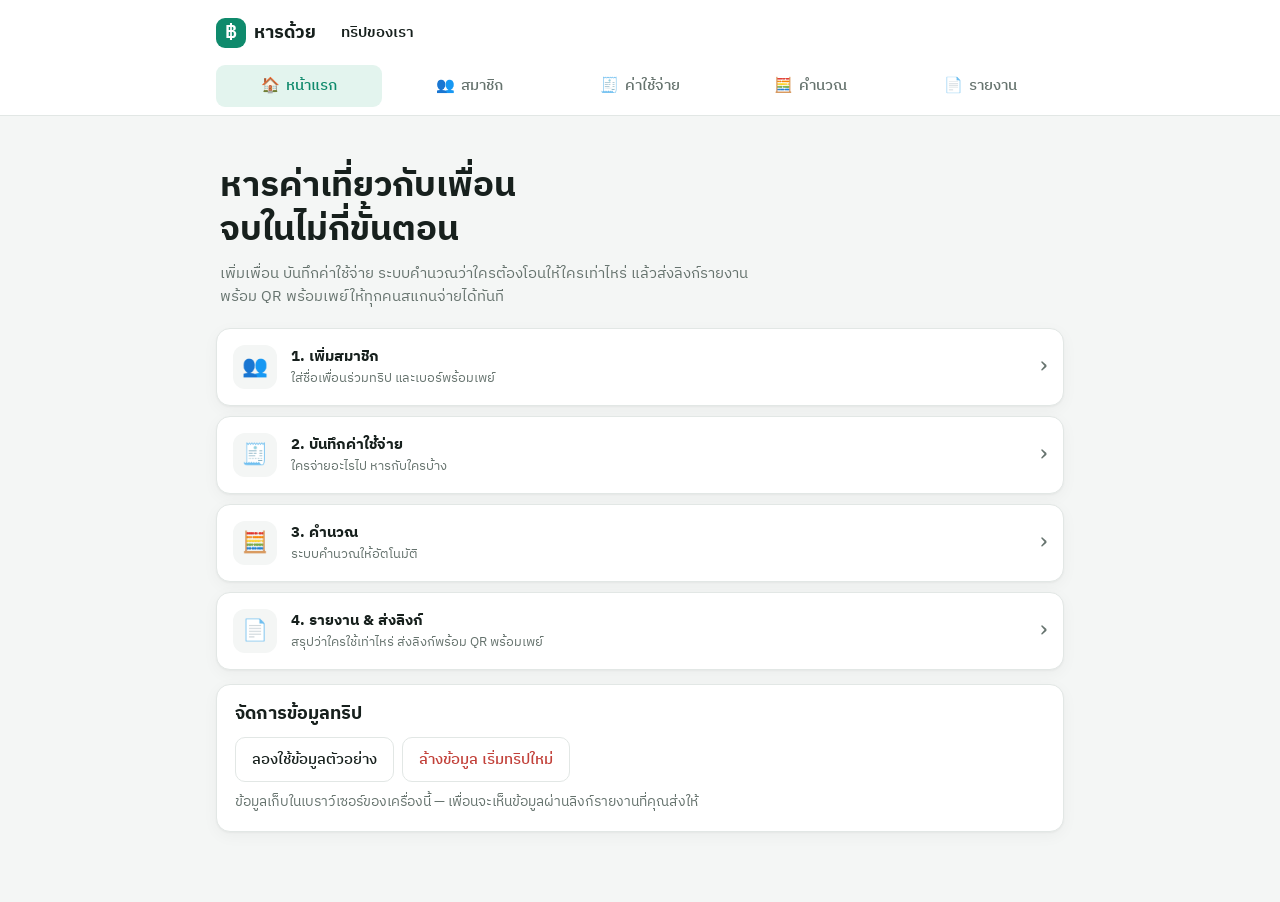
==== index.html @ 777e628c "Add หารด้วย trip expense splitter Multi-page static site: members, expenses, settlement calculation," ====
<!doctype html>
<html lang="th">
<head>
  <meta charset="utf-8">
  <meta name="viewport" content="width=device-width, initial-scale=1, viewport-fit=cover">
  <title>หารด้วย — ผู้ช่วยหารค่าเที่ยว</title>
  <meta name="description" content="หารด้วย — ผู้ช่วยหารค่าเที่ยวกับเพื่อน คำนวณว่าใครต้องโอนให้ใคร พร้อม QR พร้อมเพย์">
  <meta name="theme-color" content="#0f8a6c">
  <link rel="icon" href="favicon.svg" type="image/svg+xml">
  <link rel="preconnect" href="https://fonts.googleapis.com">
  <link rel="preconnect" href="https://fonts.gstatic.com" crossorigin>
  <link href="https://fonts.googleapis.com/css2?family=IBM+Plex+Sans+Thai:wght@400;500;600;700&display=swap" rel="stylesheet">
  <link rel="stylesheet" href="css/style.css">
</head>
<body>
  <main class="wrap page">
    <section class="hero">
      <h1>หารค่าเที่ยวกับเพื่อน<br>จบในไม่กี่ขั้นตอน</h1>
      <p>เพิ่มเพื่อน บันทึกค่าใช้จ่าย ระบบคำนวณว่าใครต้องโอนให้ใครเท่าไหร่ แล้วส่งลิงก์รายงานพร้อม QR พร้อมเพย์ให้ทุกคนสแกนจ่ายได้ทันที</p>
    </section>
    <div id="homeStats"></div>
    <div class="steps" id="steps"></div>
    <div class="card">
      <h2>จัดการข้อมูลทริป</h2>
      <div class="row">
        <button class="btn" id="demoBtn">ลองใช้ข้อมูลตัวอย่าง</button>
        <button class="btn ghost danger" id="resetBtn">ล้างข้อมูล เริ่มทริปใหม่</button>
      </div>
      <div class="confirm" id="resetConfirm" hidden>
        <span id="resetMsg">ลบสมาชิกและค่าใช้จ่ายทั้งหมดจริงไหม?</span>
        <span class="row tight"><button class="btn sm danger-fill" id="resetYes">ยืนยัน</button><button class="btn sm ghost" id="resetNo">ยกเลิก</button></span>
      </div>
      <p class="hint">ข้อมูลเก็บในเบราว์เซอร์ของเครื่องนี้ — เพื่อนจะเห็นข้อมูลผ่านลิงก์รายงานที่คุณส่งให้</p>
    </div>
  </main>
  <script src="js/common.js"></script>
  <script src="js/home.js"></script>
</body>
</html>
---- css/style.css ----
:root {
  --bg: #f4f6f5;
  --card: #ffffff;
  --ink: #17201d;
  --muted: #66736e;
  --line: #e2e7e5;
  --accent: #0f8a6c;
  --accent-ink: #ffffff;
  --accent-soft: #e3f4ee;
  --pos: #0f8a6c;
  --neg: #c2413a;
  --neg-soft: #fbeceb;
  --pp: #113566;
  --radius: 14px;
  --shadow: 0 1px 2px rgba(0,0,0,.04), 0 4px 16px rgba(0,0,0,.04);
  color-scheme: light;
}
@media (prefers-color-scheme: dark) {
  :root {
    --bg: #101513; --card: #19201d; --ink: #e8eeeb; --muted: #95a39d;
    --line: #2a3430; --accent: #3cc49e; --accent-ink: #062019; --accent-soft: #173229;
    --pos: #3cc49e; --neg: #f07a72; --neg-soft: #3a1e1c;
    color-scheme: dark;
  }
}

* { box-sizing: border-box; }
body {
  margin: 0; background: var(--bg); color: var(--ink);
  font: 15px/1.55 "IBM Plex Sans Thai", "Noto Sans Thai", "Leelawadee UI", Tahoma, sans-serif;
}
.wrap { max-width: 880px; margin: 0 auto; padding-inline: 16px; }
h1, h2, h3 { line-height: 1.25; margin: 0 0 12px; }
h2 { font-size: 1.1rem; }
h3 { font-size: 1rem; margin-top: 28px; }
input, select, button { font: inherit; color: inherit; }
input, select {
  width: 100%; padding: 10px 12px; border: 1px solid var(--line); border-radius: 10px;
  background: var(--bg); min-width: 0;
}
input:focus, select:focus { outline: 2px solid var(--accent); outline-offset: -1px; }
label { display: flex; flex-direction: column; gap: 4px; font-size: .85rem; color: var(--muted); }
label input, label select { color: var(--ink); font-size: 15px; }

/* header */
.top { background: var(--card); border-bottom: 1px solid var(--line); position: sticky; top: env(safe-area-inset-top, 0px); z-index: 5; }
.top-in { display: flex; align-items: center; gap: 12px; padding-block: 10px; }
.brand { font-weight: 700; font-size: 1.1rem; display: flex; align-items: center; gap: 8px; white-space: nowrap; }
.logo { display: grid; place-items: center; width: 30px; height: 30px; border-radius: 9px; background: var(--accent); color: var(--accent-ink); }
.trip-name { flex: 1; font-weight: 600; background: transparent; border-color: transparent; }
.trip-name:hover { border-color: var(--line); }

/* buttons */
.btn {
  border: 1px solid var(--line); background: var(--card); padding: 10px 16px; border-radius: 10px;
  cursor: pointer; font-weight: 500; white-space: nowrap; text-decoration: none; display: inline-flex; align-items: center; justify-content: center; gap: 6px;
}
.btn:hover { border-color: var(--muted); }
.btn.primary { background: var(--accent); border-color: var(--accent); color: var(--accent-ink); }
.btn.ghost { background: transparent; }
.btn.line { background: #06c755; border-color: #06c755; color: #fff; }
.btn.sm { padding: 6px 12px; font-size: .85rem; }
.link { background: none; border: 0; color: var(--accent); cursor: pointer; padding: 0; font-size: .85rem; }
.icon { background: none; border: 0; cursor: pointer; padding: 6px; border-radius: 8px; font-size: 1rem; opacity: .7; }
.icon:hover { opacity: 1; background: var(--bg); }

/* nav menu */
.nav { display: flex; gap: 4px; padding-bottom: 8px; overflow-x: auto; scrollbar-width: none; }
.nav::-webkit-scrollbar { display: none; }
.nav a { flex: 1; display: flex; align-items: center; justify-content: center; gap: 6px; padding: 9px 10px; border-radius: 9px;
  white-space: nowrap; color: var(--muted); font-weight: 500; text-decoration: none; }
.nav a:hover { background: var(--bg); color: var(--ink); }
.nav a.active { background: var(--accent-soft); color: var(--accent); }
.badge { font-style: normal; font-size: .72rem; background: var(--line); color: var(--ink); border-radius: 99px; padding: 0 7px; }
.badge:empty { display: none; }

/* page */
[hidden] { display: none !important; }
.page { padding-block: 20px 56px; }
.page-title { font-size: 1.35rem; margin: 4px 0 16px; }
a { color: var(--accent); }
.brand { color: var(--ink); text-decoration: none; }

/* home */
.hero { padding: 28px 4px 20px; }
.hero h1 { font-size: clamp(1.6rem, 5vw, 2.2rem); margin-bottom: 10px; }
.hero p { color: var(--muted); max-width: 560px; margin: 0; }
.steps { display: flex; flex-direction: column; gap: 10px; margin-bottom: 14px; }
.step { display: flex; align-items: center; gap: 14px; padding: 16px; background: var(--card); border: 1px solid var(--line);
  border-radius: var(--radius); text-decoration: none; color: var(--ink); box-shadow: var(--shadow); transition: border-color .15s, transform .15s; }
.step:hover { border-color: var(--accent); transform: translateY(-1px); }
.step b { display: block; }
.step .sub { display: block; }
.step-icon { width: 44px; height: 44px; border-radius: 12px; display: grid; place-items: center; background: var(--bg); font-size: 1.3rem; flex: none; }
.step.is-done .step-icon { background: var(--accent); color: var(--accent-ink); font-weight: 700; }
.chev { color: var(--muted); font-size: 1.5rem; }

/* step navigation at page bottom */
.step-nav { display: flex; justify-content: space-between; gap: 8px; margin-top: 24px; flex-wrap: wrap; }

/* inline confirm */
.confirm { display: flex; justify-content: space-between; align-items: center; gap: 10px; flex-wrap: wrap;
  background: var(--neg-soft); color: var(--neg); padding: 10px 14px; border-radius: 10px; margin-top: 12px; font-weight: 500; }
.btn.danger { color: var(--neg); }
.btn.danger-fill { background: var(--neg); border-color: var(--neg); color: #fff; }
.warn { color: #b7791f; }

/* cards & lists */
.card { background: var(--card); border: 1px solid var(--line); border-radius: var(--radius); padding: 18px; box-shadow: var(--shadow); margin-bottom: 14px; }
.row { display: flex; gap: 8px; flex-wrap: wrap; }
.row > input { flex: 1 1 200px; }
.row + .row { margin-top: 8px; }
.row.tight { gap: 6px; }
.grid { display: grid; grid-template-columns: repeat(2, 1fr); gap: 12px; }
.span2 { grid-column: span 2; }
.hint { color: var(--muted); font-size: .85rem; margin: 10px 0 0; }
.sub { color: var(--muted); font-size: .82rem; }
.actions { display: flex; justify-content: flex-end; gap: 8px; margin-top: 16px; }

.list { display: flex; flex-direction: column; gap: 8px; }
.item { display: flex; align-items: center; gap: 12px; background: var(--card); border: 1px solid var(--line); border-radius: 12px; padding: 12px 14px; }
.item.editing { outline: 2px solid var(--accent); }
.grow { flex: 1; min-width: 0; }
.grow b { display: block; overflow: hidden; text-overflow: ellipsis; white-space: nowrap; }
.amt { text-align: right; font-weight: 600; font-variant-numeric: tabular-nums; white-space: nowrap; }
.avatar { width: 38px; height: 38px; border-radius: 50%; display: grid; place-items: center; font-weight: 700; flex: none;
  background: hsl(var(--h) 60% 88%); color: hsl(var(--h) 55% 28%); }
.cat { width: 38px; height: 38px; border-radius: 10px; display: grid; place-items: center; background: var(--bg); flex: none; font-size: 1.15rem; }
.list-head { display: flex; justify-content: space-between; align-items: baseline; margin: 6px 2px 4px; color: var(--muted); font-size: .9rem; }
.empty { text-align: center; color: var(--muted); padding: 36px 16px; border: 1px dashed var(--line); border-radius: var(--radius); }
.empty .btn { margin-top: 12px; }

/* among chips */
.among-head { display: flex; justify-content: space-between; align-items: baseline; margin: 16px 0 8px; font-size: .85rem; color: var(--muted); flex-wrap: wrap; gap: 6px; }
.chips { display: flex; flex-wrap: wrap; gap: 6px; }
.chip { position: relative; }
.chip input { position: absolute; inset: 0; width: 100%; height: 100%; margin: 0; opacity: 0; pointer-events: none; }
.chip span { display: inline-block; padding: 6px 14px; border-radius: 99px; border: 1px solid var(--line); cursor: pointer; user-select: none; }
.chip input:checked + span { background: var(--accent); border-color: var(--accent); color: var(--accent-ink); }
.chip input:focus-visible + span { outline: 2px solid var(--accent); outline-offset: 2px; }

/* stats */
.stats { display: grid; grid-template-columns: repeat(3, 1fr); gap: 10px; margin-bottom: 14px; }
.stat { background: var(--card); border: 1px solid var(--line); border-radius: 12px; padding: 14px; }
.stat .v { font-size: 1.35rem; font-weight: 700; font-variant-numeric: tabular-nums; }
.stat .k { color: var(--muted); font-size: .82rem; }

/* balances */
.people { display: grid; grid-template-columns: repeat(auto-fill, minmax(240px, 1fr)); gap: 10px; }
.person { background: var(--card); border: 1px solid var(--line); border-radius: 12px; padding: 14px; }
.person .head { display: flex; gap: 10px; align-items: center; margin-bottom: 10px; }
.kv { display: flex; justify-content: space-between; font-size: .9rem; font-variant-numeric: tabular-nums; padding: 2px 0; }
.kv.net { border-top: 1px solid var(--line); margin-top: 6px; padding-top: 8px; font-weight: 600; }
.pos { color: var(--pos); }
.neg { color: var(--neg); }
details { margin-top: 8px; font-size: .85rem; }
summary { cursor: pointer; color: var(--accent); }
details ul { margin: 6px 0 0; padding-left: 18px; color: var(--muted); }
details li { display: flex; justify-content: space-between; gap: 8px; }

/* transfers + promptpay */
.transfers { display: grid; grid-template-columns: repeat(auto-fill, minmax(230px, 1fr)); gap: 12px; }
.tcard { background: var(--card); border: 1px solid var(--line); border-radius: 14px; padding: 14px; text-align: center; break-inside: avoid; }
.tline { font-size: .95rem; }
.arrow { color: var(--muted); margin: 0 4px; }
.tamt { font-size: 1.5rem; font-weight: 700; color: var(--neg); margin: 2px 0 10px; font-variant-numeric: tabular-nums; }
.pp { border-radius: 12px; overflow: hidden; border: 1px solid #d5dcea; background: #fff; color: #222; }
.pp-head { background: var(--pp); color: #fff; font-weight: 700; font-size: .85rem; padding: 6px; letter-spacing: .5px; }
.pp svg { width: 180px; height: 180px; display: block; margin: 8px auto 2px; }
.pp .sub { color: #555; padding: 0 8px 10px; }
.noqr { font-size: .85rem; color: var(--muted); background: var(--bg); border-radius: 10px; padding: 14px 10px; }
.qr-fail { font-size: .8rem; color: var(--neg); padding: 20px 10px; }
.done { text-align: center; color: var(--pos); font-weight: 600; }
.tcard.is-done { opacity: .7; }
.tcard.is-done .tamt { color: var(--muted); text-decoration: line-through; }
.paid-badge { background: var(--accent-soft); color: var(--accent); font-weight: 700; border-radius: 10px; padding: 18px 10px; }
.toggle-paid { margin-top: 10px; width: 100%; }
.toast-undo { margin-left: 12px; background: none; border: 0; color: inherit; text-decoration: underline; font-weight: 700; cursor: pointer; padding: 0; }

/* report */
.report { background: var(--card); border: 1px solid var(--line); border-radius: var(--radius); padding: 24px; box-shadow: var(--shadow); }
.report header { border-bottom: 2px solid var(--ink); padding-bottom: 14px; margin-bottom: 18px; }
.eyebrow { color: var(--accent); font-weight: 600; font-size: .8rem; letter-spacing: .5px; }
.report h1 { font-size: 1.6rem; margin: 4px 0; }
.table-wrap { overflow-x: auto; }
table { width: 100%; border-collapse: collapse; font-size: .9rem; }
th, td { padding: 9px 8px; border-bottom: 1px solid var(--line); text-align: left; vertical-align: top; }
th { color: var(--muted); font-weight: 500; font-size: .8rem; }
td.n, th.n { text-align: right; font-variant-numeric: tabular-nums; white-space: nowrap; }
tfoot td { font-weight: 700; border-bottom: 0; }

.banner { display: flex; justify-content: space-between; align-items: center; gap: 10px; flex-wrap: wrap;
  background: var(--accent-soft); color: var(--accent); padding: 12px 16px; border-radius: 12px; margin: 16px 0; font-weight: 500; }

.toast { position: fixed; left: 50%; bottom: calc(24px + env(safe-area-inset-bottom, 0px)); transform: translateX(-50%);
  background: var(--ink); color: var(--bg); padding: 10px 18px; border-radius: 10px; font-size: .9rem; z-index: 20; max-width: calc(100% - 32px); }

@media (max-width: 560px) {
  .grid { grid-template-columns: 1fr; }
  .span2 { grid-column: auto; }
  .stats { grid-template-columns: 1fr 1fr; }
  .stats .stat:first-child { grid-column: span 2; }
  .brand-t { display: none; }
  .nav a { flex: none; padding: 8px 10px; font-size: .88rem; }
  .report { padding: 16px; }
  .item { gap: 8px; padding: 10px; }
}

@media print {
  .top, .nav, .no-print, .toast, .toggle-paid { display: none !important; }
  body { background: #fff; }
  .report { border: 0; box-shadow: none; padding: 0; }
}
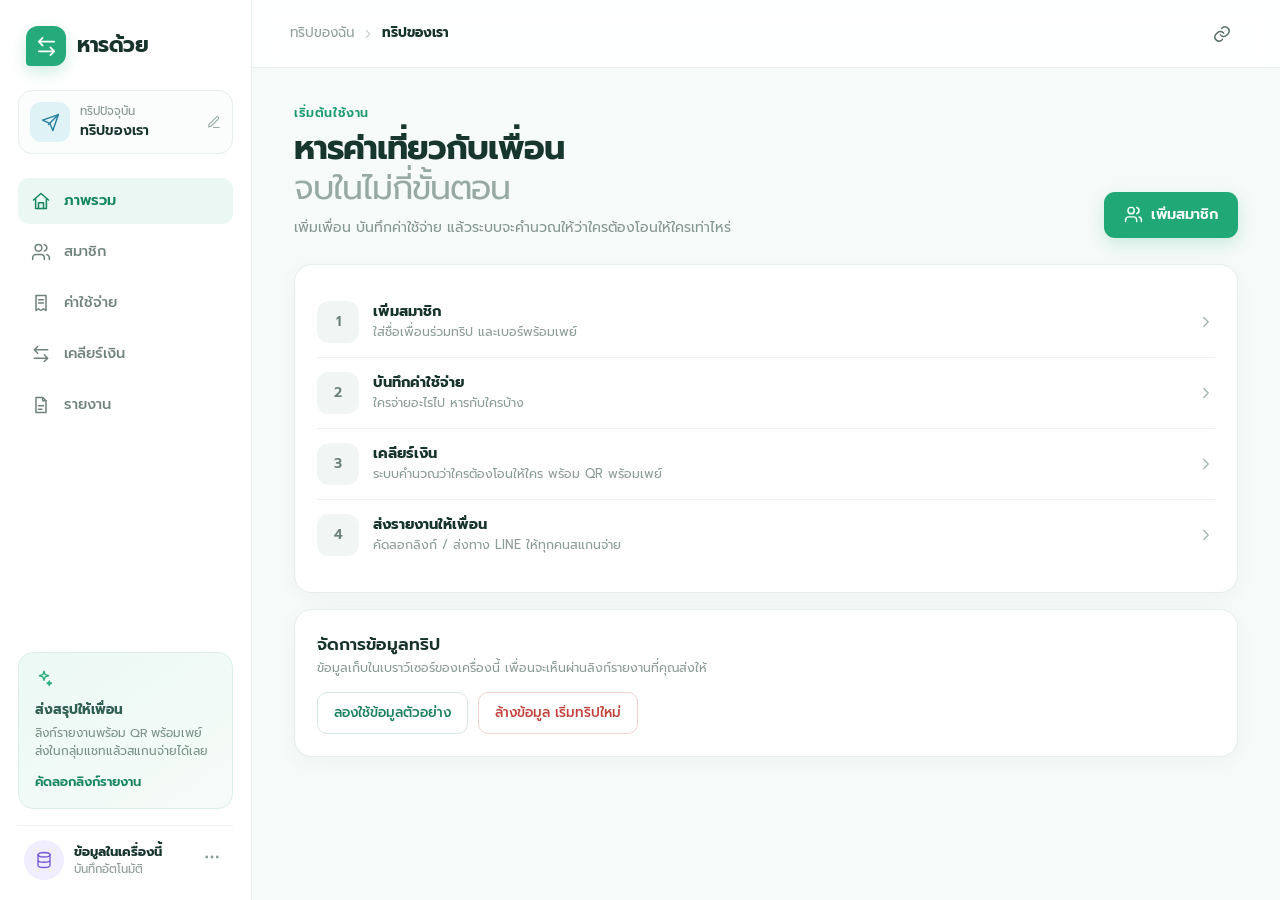
==== commit f7869e6f: "Redesign UI to match Figma design Sidebar + topbar shell, Prompt font, dashboard cards, expense moda" ====
--- a/index.html
+++ b/index.html
@@ -5,34 +5,28 @@
   <meta name="viewport" content="width=device-width, initial-scale=1, viewport-fit=cover">
   <title>หารด้วย — ผู้ช่วยหารค่าเที่ยว</title>
   <meta name="description" content="หารด้วย — ผู้ช่วยหารค่าเที่ยวกับเพื่อน คำนวณว่าใครต้องโอนให้ใคร พร้อม QR พร้อมเพย์">
-  <meta name="theme-color" content="#0f8a6c">
+  <meta name="theme-color" content="#20a977">
   <link rel="icon" href="favicon.svg" type="image/svg+xml">
   <link rel="preconnect" href="https://fonts.googleapis.com">
   <link rel="preconnect" href="https://fonts.gstatic.com" crossorigin>
-  <link href="https://fonts.googleapis.com/css2?family=IBM+Plex+Sans+Thai:wght@400;500;600;700&display=swap" rel="stylesheet">
+  <link href="https://fonts.googleapis.com/css2?family=Prompt:wght@300;400;500;600;700&display=swap" rel="stylesheet">
   <link rel="stylesheet" href="css/style.css">
 </head>
 <body>
-  <main class="wrap page">
-    <section class="hero">
-      <h1>หารค่าเที่ยวกับเพื่อน<br>จบในไม่กี่ขั้นตอน</h1>
-      <p>เพิ่มเพื่อน บันทึกค่าใช้จ่าย ระบบคำนวณว่าใครต้องโอนให้ใครเท่าไหร่ แล้วส่งลิงก์รายงานพร้อม QR พร้อมเพย์ให้ทุกคนสแกนจ่ายได้ทันที</p>
-    </section>
-    <div id="homeStats"></div>
-    <div class="steps" id="steps"></div>
-    <div class="card">
-      <h2>จัดการข้อมูลทริป</h2>
+  <div class="content">
+    <div id="dash"></div>
+    <section class="panel" id="manage" style="margin-top:16px">
+      <div class="panel-head"><div><h2>จัดการข้อมูลทริป</h2><p>ข้อมูลเก็บในเบราว์เซอร์ของเครื่องนี้ เพื่อนจะเห็นผ่านลิงก์รายงานที่คุณส่งให้</p></div></div>
       <div class="row">
-        <button class="btn" id="demoBtn">ลองใช้ข้อมูลตัวอย่าง</button>
-        <button class="btn ghost danger" id="resetBtn">ล้างข้อมูล เริ่มทริปใหม่</button>
+        <button class="outline-btn" id="demoBtn">ลองใช้ข้อมูลตัวอย่าง</button>
+        <button class="outline-btn danger" id="resetBtn">ล้างข้อมูล เริ่มทริปใหม่</button>
       </div>
       <div class="confirm" id="resetConfirm" hidden>
-        <span id="resetMsg">ลบสมาชิกและค่าใช้จ่ายทั้งหมดจริงไหม?</span>
-        <span class="row tight"><button class="btn sm danger-fill" id="resetYes">ยืนยัน</button><button class="btn sm ghost" id="resetNo">ยกเลิก</button></span>
+        <span id="resetMsg"></span>
+        <span class="row"><button class="danger-fill" id="resetYes">ยืนยัน</button><button class="cancel-btn" id="resetNo" style="min-height:38px">ยกเลิก</button></span>
       </div>
-      <p class="hint">ข้อมูลเก็บในเบราว์เซอร์ของเครื่องนี้ — เพื่อนจะเห็นข้อมูลผ่านลิงก์รายงานที่คุณส่งให้</p>
-    </div>
-  </main>
+    </section>
+  </div>
   <script src="js/common.js"></script>
   <script src="js/home.js"></script>
 </body>
--- a/css/style.css
+++ b/css/style.css
@@ -1,213 +1,415 @@
+/* =========================================================
+   หารด้วย — UI ตามดีไซน์ Figma (ไปด้วยกัน)
+   ========================================================= */
 :root {
-  --bg: #f4f6f5;
+  --ink: #17342c;
+  --ink-2: #264b40;
+  --muted: #85958f;
+  --muted-2: #6f817b;
+  --line: #e5eeeb;
+  --line-2: #eef3f1;
+  --bg: #f6faf8;
   --card: #ffffff;
-  --ink: #17201d;
-  --muted: #66736e;
-  --line: #e2e7e5;
-  --accent: #0f8a6c;
-  --accent-ink: #ffffff;
-  --accent-soft: #e3f4ee;
-  --pos: #0f8a6c;
-  --neg: #c2413a;
-  --neg-soft: #fbeceb;
-  --pp: #113566;
-  --radius: 14px;
-  --shadow: 0 1px 2px rgba(0,0,0,.04), 0 4px 16px rgba(0,0,0,.04);
+  --green: #20a977;
+  --green-d: #178d64;
+  --green-t: #13865f;
+  --green-soft: #eaf7f2;
+  --dark: #173e34;
+  --orange: #d47a51;
+  --red: #c2413a;
   color-scheme: light;
+  font-family: 'Prompt', 'Noto Sans Thai', 'Leelawadee UI', Tahoma, sans-serif;
+  color: var(--ink);
+  background: var(--bg);
 }
-@media (prefers-color-scheme: dark) {
-  :root {
-    --bg: #101513; --card: #19201d; --ink: #e8eeeb; --muted: #95a39d;
-    --line: #2a3430; --accent: #3cc49e; --accent-ink: #062019; --accent-soft: #173229;
-    --pos: #3cc49e; --neg: #f07a72; --neg-soft: #3a1e1c;
-    color-scheme: dark;
-  }
+
+*, *::before, *::after { box-sizing: border-box; margin: 0; padding: 0; }
+[hidden] { display: none !important; }
+body { min-width: 320px; min-height: 100vh; background: var(--bg); font-size: 14px; line-height: 1.5; }
+button { background: none; border: 0; color: inherit; font: inherit; cursor: pointer; }
+a { color: inherit; text-decoration: none; }
+input, select, textarea { font: inherit; color: inherit; }
+button:focus-visible, input:focus-visible, select:focus-visible, a:focus-visible { outline: 3px solid rgba(40,178,132,.25); outline-offset: 2px; }
+* { scrollbar-width: thin; scrollbar-color: #b9d3ca transparent; }
+svg { flex: none; }
+
+/* ---------- shell ---------- */
+.app-shell { min-height: 100vh; }
+.sidebar { position: fixed; inset: 0 auto 0 0; width: 252px; padding: 26px 18px 20px; background: #fff; border-right: 1px solid #e7efec; z-index: 20; display: flex; flex-direction: column; overflow-y: auto; }
+.brand { display: flex; align-items: center; gap: 11px; padding: 0 8px 24px; font-size: 21px; font-weight: 700; color: var(--ink); letter-spacing: -.4px; }
+.brand-mark { width: 40px; height: 40px; display: inline-flex; align-items: center; justify-content: center; color: #fff; background: #25aa7b; border-radius: 12px 12px 12px 4px; box-shadow: 0 6px 16px rgba(37,170,123,.22); flex: none; }
+.trip-switcher { padding: 11px; border: 1px solid var(--line); border-radius: 14px; display: flex; gap: 10px; align-items: center; margin-bottom: 24px; background: #fbfdfc; cursor: text; }
+.trip-switcher:focus-within { border-color: #9bd8c2; }
+.trip-thumb { width: 40px; height: 40px; flex: none; border-radius: 11px; display: grid; place-items: center; color: #277d9f; background: #dff3f7; }
+.trip-switcher > div:nth-child(2) { display: flex; min-width: 0; flex: 1; flex-direction: column; }
+.trip-switcher small { color: #84958f; font-size: 11.5px; }
+.trip-input { width: 100%; border: 0; background: transparent; font-weight: 600; font-size: 14px; color: var(--ink); padding: 0; outline: none; text-overflow: ellipsis; }
+.trip-switcher > svg { color: #9aaba5; }
+.nav-list { display: flex; flex-direction: column; gap: 5px; }
+.nav-list a { height: 46px; padding: 0 13px; border-radius: 11px; color: var(--muted-2); display: flex; align-items: center; gap: 13px; font-size: 14.5px; font-weight: 500; transition: .2s; }
+.nav-list a:hover { background: #f3f8f6; color: #285c4e; }
+.nav-list a.active { background: var(--green-soft); color: var(--green-t); font-weight: 600; }
+.nav-list a b { margin-left: auto; font-size: 11.5px; padding: 2px 8px; background: #edf2f0; border-radius: 10px; color: #6d7e78; }
+.nav-list a b:empty { display: none; }
+.sidebar-bottom { margin-top: auto; padding-top: 20px; }
+.tip-card { border-radius: 15px; padding: 16px; color: #315f53; background: linear-gradient(145deg, #ecf9f4, #f5fbf8); border: 1px solid #dcefe8; margin-bottom: 16px; }
+.tip-card > svg { color: #27aa7c; margin-bottom: 7px; }
+.tip-card strong { display: block; font-size: 13.5px; }
+.tip-card p { color: #789087; line-height: 1.55; font-size: 12px; margin: 4px 0 10px; }
+.tip-card button { font-size: 13px; font-weight: 600; color: #14855f; }
+.profile-row { display: flex; align-items: center; gap: 10px; padding: 14px 6px 0; border-top: 1px solid #edf2f0; }
+.profile-row > div:nth-child(2) { display: flex; flex-direction: column; flex: 1; min-width: 0; }
+.profile-row strong { font-size: 13px; }
+.profile-row small { color: #8b9a95; font-size: 11.5px; }
+.profile-row > a { color: #8b9a95; padding: 6px; border-radius: 8px; }
+.profile-row > a:hover { background: #f2f7f5; }
+.store-icon { width: 40px; height: 40px; border-radius: 50%; display: grid; place-items: center; background: #f0eefc; color: #7557d8; flex: none; }
+
+.main { min-height: 100vh; margin-left: 252px; }
+.no-sidebar .main { margin-left: 0; }
+.topbar { height: 68px; padding: 0 38px; background: rgba(255,255,255,.9); backdrop-filter: blur(12px); -webkit-backdrop-filter: blur(12px); border-bottom: 1px solid #e8efec; display: flex; align-items: center; justify-content: space-between; gap: 12px; position: sticky; top: env(safe-area-inset-top, 0px); z-index: 15; }
+.breadcrumb { display: flex; align-items: center; gap: 7px; font-size: 13.5px; min-width: 0; }
+.breadcrumb span { color: #91a09b; white-space: nowrap; }
+.breadcrumb svg { color: #b2beb9; }
+.breadcrumb strong { white-space: nowrap; overflow: hidden; text-overflow: ellipsis; }
+.top-actions { display: flex; align-items: center; gap: 10px; }
+.icon-btn { width: 40px; height: 40px; border-radius: 10px; display: grid; place-items: center; color: #596e67; position: relative; }
+.icon-btn:hover { background: #f2f7f5; }
+.mobile-brand, .mobile-nav, .mobile-add { display: none; }
+.no-sidebar .mobile-brand { display: flex; align-items: center; gap: 9px; font-size: 16px; font-weight: 700; }
+.no-sidebar .mobile-brand .brand-mark { width: 34px; height: 34px; border-radius: 10px 10px 10px 3px; }
+.no-sidebar .breadcrumb { display: none; }
+
+.content { max-width: 1260px; padding: 36px 42px 64px; margin: auto; }
+
+/* ---------- headings & buttons ---------- */
+.page-heading { display: flex; justify-content: space-between; align-items: flex-end; gap: 24px; margin-bottom: 26px; flex-wrap: wrap; }
+.eyebrow { display: block; color: #1b9b70; font-size: 12.5px; font-weight: 600; letter-spacing: .6px; margin-bottom: 6px; }
+.page-heading h1 { font-size: clamp(26px, 2.6vw, 36px); letter-spacing: -1px; line-height: 1.2; font-weight: 650; color: #17372e; word-break: break-word; }
+.page-heading h1 span { color: #98a9a3; font-weight: 400; }
+.page-heading p { display: flex; align-items: center; flex-wrap: wrap; gap: 7px; color: var(--muted); margin-top: 8px; font-size: 14px; }
+.page-heading p i { width: 3px; height: 3px; background: #a8b6b1; border-radius: 50%; }
+.primary-btn { min-height: 46px; display: inline-flex; align-items: center; justify-content: center; gap: 8px; padding: 0 20px; color: #fff; background: var(--green); border-radius: 11px; font-size: 14.5px; font-weight: 600; box-shadow: 0 6px 18px rgba(32,169,119,.2); transition: .2s; white-space: nowrap; }
+.primary-btn:hover { background: var(--green-d); transform: translateY(-1px); }
+.primary-btn:disabled { background: #b8cbc4; box-shadow: none; cursor: not-allowed; transform: none; }
+.primary-btn.sm { min-height: 40px; padding: 0 16px; font-size: 13.5px; }
+.outline-btn { min-height: 42px; display: inline-flex; align-items: center; justify-content: center; gap: 8px; padding: 0 16px; border: 1px solid #d6e8e1; color: #197f5e; border-radius: 10px; font-size: 13.5px; font-weight: 500; background: #fff; }
+.outline-btn:hover { background: #f1f9f6; }
+.outline-btn.block { width: 100%; }
+.outline-btn.danger { color: var(--red); border-color: #f1d2cf; }
+.outline-btn.danger:hover { background: #fdf2f1; }
+.line-btn { min-height: 42px; display: inline-flex; align-items: center; justify-content: center; gap: 8px; padding: 0 16px; border-radius: 10px; font-size: 13.5px; font-weight: 600; color: #fff; background: #06c755; }
+.text-btn { color: #168861; font-size: 13px; display: inline-flex; align-items: center; gap: 3px; font-weight: 500; }
+.cancel-btn { min-height: 46px; padding: 0 18px; border: 1px solid #dce6e3; border-radius: 10px; font-size: 14px; color: #64766f; }
+.cancel-btn:hover { background: #f6f9f8; }
+.del-btn { min-height: 46px; padding: 0 14px; border-radius: 10px; font-size: 14px; color: var(--red); display: inline-flex; align-items: center; gap: 6px; margin-right: auto; }
+.del-btn:hover { background: #fdf2f1; }
+
+/* ---------- cards ---------- */
+.total-card, .balance-card, .status-card, .panel { background: #fff; border: 1px solid var(--line); border-radius: 18px; box-shadow: 0 5px 22px rgba(27,64,53,.035); }
+.panel { padding: 22px; }
+.content > .panel + .panel { margin-top: 16px; }
+.panel-head { display: flex; justify-content: space-between; align-items: flex-start; gap: 16px; margin-bottom: 14px; }
+.panel-head h2 { font-size: 17px; font-weight: 600; }
+.panel-head p { color: #8b9b95; font-size: 12.5px; margin-top: 2px; }
+.summary-grid { display: grid; grid-template-columns: 1.1fr 1fr 1.15fr; gap: 16px; }
+.total-card, .balance-card, .status-card { min-height: 200px; padding: 22px; position: relative; overflow: hidden; }
+.summary-label { display: flex; align-items: center; gap: 9px; color: #698078; font-size: 13px; font-weight: 500; }
+.summary-label > span { width: 32px; height: 32px; border-radius: 9px; display: grid; place-items: center; background: #edf7f3; color: #1c9c70; }
+.total-card > strong { display: block; margin-top: 14px; font-size: 32px; letter-spacing: -.8px; line-height: 1.25; }
+.total-card > p { color: #899993; font-size: 13px; margin-top: 2px; }
+.total-card { display: flex; flex-direction: column; }
+.member-stack { margin-top: auto; padding-top: 16px; display: flex; align-items: center; }
+.member-stack .avatar { margin-right: -8px; }
+.member-stack > span { width: 32px; height: 32px; border-radius: 50%; display: grid; place-items: center; border: 2px solid #fff; background: #edf2f0; font-size: 12px; color: #71847d; }
+.balance-card { background: var(--dark); color: #fff; border: none; }
+.balance-card::after { content: ''; position: absolute; width: 140px; height: 140px; border: 24px solid rgba(89,221,170,.08); border-radius: 50%; right: -38px; top: -36px; }
+.balance-card .summary-label { color: #bad4cb; }
+.balance-card .summary-label > span { background: rgba(255,255,255,.1); color: #66d4ad; }
+.balance-card > strong { display: block; color: #bed5cd; margin-top: 14px; font-size: 13.5px; font-weight: 400; }
+.balance-card > b { display: block; font-size: 32px; color: #71ddb5; line-height: 1.35; }
+.balance-card.owe > b { color: #ffc17a; }
+.balance-card > a { display: inline-flex; align-items: center; gap: 3px; margin-top: 10px; color: #d9e9e4; font-size: 13px; border-bottom: 1px solid rgba(255,255,255,.2); padding-bottom: 2px; }
+.status-card { padding: 20px 22px; }
+.status-card .summary-label { margin-bottom: 8px; }
+.status-scroll { max-height: 150px; overflow-y: auto; margin-right: -8px; padding-right: 8px; }
+.mini-balance { display: flex; align-items: center; gap: 10px; padding: 6px 0; }
+.mini-balance > div:nth-child(2) { display: flex; flex: 1; flex-direction: column; min-width: 0; }
+.mini-balance strong { font-size: 13.5px; white-space: nowrap; overflow: hidden; text-overflow: ellipsis; }
+.mini-balance small { color: #95a39e; font-size: 11.5px; }
+.mini-balance > b { color: var(--orange); font-size: 13.5px; white-space: nowrap; }
+.mini-balance > b.positive { color: #21966e; }
+.mini-balance > b.zero { color: #95a39e; font-weight: 500; }
+.lower-grid { display: grid; grid-template-columns: 1.7fr 1fr; gap: 16px; margin-top: 16px; align-items: start; }
+
+/* ---------- avatar ---------- */
+.avatar { flex: none; display: grid; place-items: center; border-radius: 50%; font-weight: 600; border: 2px solid #fff; }
+
+/* ---------- expense rows ---------- */
+.expense-row { min-height: 68px; display: flex; align-items: center; gap: 12px; border-top: 1px solid var(--line-2); padding: 6px 0; }
+.expense-row:first-child { border-top: none; }
+.expense-icon { width: 42px; height: 42px; display: grid; place-items: center; border-radius: 12px; color: #405f55; flex: none; }
+.expense-main { min-width: 0; flex: 1; display: flex; flex-direction: column; }
+.expense-main strong { font-size: 14.5px; font-weight: 600; white-space: nowrap; overflow: hidden; text-overflow: ellipsis; }
+.expense-main small, .expense-amount small { color: #91a09b; font-size: 12px; margin-top: 1px; }
+.expense-amount { display: flex; flex-direction: column; align-items: flex-end; white-space: nowrap; }
+.expense-amount strong { font-size: 14.5px; font-weight: 600; }
+.more-btn { color: #91a09b; padding: 8px; border-radius: 8px; }
+.more-btn:hover { background: #f2f7f5; color: var(--ink); }
+.more-btn.danger:hover { color: var(--red); background: #fdf2f1; }
+.live-badge, .optimized { display: inline-flex; align-items: center; gap: 5px; color: #168861; background: var(--green-soft); padding: 5px 11px; border-radius: 15px; font-size: 12px; white-space: nowrap; }
+.warn-text { color: #b7791f; }
+.pos-text { color: #21966e; }
+.neg-text { color: var(--orange); }
+
+/* ---------- donut ---------- */
+.donut-wrap { display: flex; align-items: center; gap: 22px; padding: 8px 0 20px; }
+.donut { width: 128px; height: 128px; flex: none; border-radius: 50%; background: conic-gradient(#34b786 0 var(--p, 0%), #d9ece5 var(--p, 0%) 100%); display: grid; place-items: center; position: relative; }
+.donut::after { content: ''; width: 92px; height: 92px; border-radius: 50%; background: #fff; position: absolute; }
+.donut > div { position: relative; z-index: 1; text-align: center; }
+.donut strong { display: block; font-size: 18px; }
+.donut small { color: #91a09b; font-size: 11.5px; }
+.legend { flex: 1; min-width: 0; }
+.legend p { display: grid; grid-template-columns: 8px 1fr; gap: 0 8px; margin: 12px 0; font-size: 12px; color: #83958e; }
+.legend i { width: 8px; height: 8px; border-radius: 3px; margin-top: 5px; }
+.legend b { grid-column: 2; color: var(--ink-2); font-size: 14px; }
+
+/* ---------- expenses page ---------- */
+.wide-panel { padding: 0 24px 22px; }
+.stat-strip { margin: 0 -24px 20px; padding: 22px 24px; display: grid; grid-template-columns: repeat(3,1fr); background: #f1f8f5; border-radius: 18px 18px 0 0; }
+.stat-strip div { display: flex; flex-direction: column; padding-left: 24px; border-left: 1px solid #dce9e4; min-width: 0; }
+.stat-strip div:first-child { padding-left: 0; border: 0; }
+.stat-strip span { font-size: 12.5px; color: #7c9088; }
+.stat-strip strong { font-size: 19px; margin-top: 3px; white-space: nowrap; overflow: hidden; text-overflow: ellipsis; }
+.filter-select { border: 1px solid #dce8e4; padding: 7px 30px 7px 12px; border-radius: 9px; font-size: 13px; color: #60736c; background: #fff url("data:image/svg+xml,%3Csvg xmlns='http://www.w3.org/2000/svg' width='14' height='14' viewBox='0 0 24 24' fill='none' stroke='%2391a09b' stroke-width='2' stroke-linecap='round'%3E%3Cpath d='m6 9 6 6 6-6'/%3E%3C/svg%3E") no-repeat right 10px center; appearance: none; -webkit-appearance: none; }
+
+/* ---------- empty / onboarding ---------- */
+.empty { text-align: center; color: var(--muted); padding: 40px 16px; }
+.empty .ico { width: 56px; height: 56px; margin: 0 auto 12px; border-radius: 16px; display: grid; place-items: center; background: var(--green-soft); color: var(--green); }
+.empty strong { display: block; color: var(--ink); font-size: 16px; margin-bottom: 4px; }
+.empty .primary-btn, .empty .outline-btn { margin-top: 16px; }
+.steps { display: flex; flex-direction: column; }
+.step-row { display: flex; align-items: center; gap: 14px; padding: 14px 0; border-top: 1px solid var(--line-2); }
+.step-row:first-child { border-top: 0; }
+.step-row .num { width: 42px; height: 42px; flex: none; border-radius: 12px; display: grid; place-items: center; background: #f1f5f3; color: #6d817a; font-weight: 600; }
+.step-row.done .num { background: var(--green); color: #fff; }
+.step-row > div { flex: 1; min-width: 0; display: flex; flex-direction: column; }
+.step-row strong { font-size: 14.5px; }
+.step-row small { color: #8b9b95; font-size: 12.5px; }
+.step-row > svg { color: #a6b4af; }
+.row { display: flex; gap: 10px; flex-wrap: wrap; align-items: center; }
+
+/* ---------- forms ---------- */
+.form-grid { display: grid; grid-template-columns: 1fr 1fr; gap: 14px; }
+.form-grid.three { grid-template-columns: 1.2fr 1.2fr auto; align-items: end; }
+.form-grid label { display: flex; flex-direction: column; gap: 6px; min-width: 0; }
+.form-grid label.full { grid-column: 1/-1; }
+.form-grid label > span, .field-label { font-size: 12.5px; color: #5e746c; font-weight: 500; }
+.form-grid input, .form-grid select { width: 100%; height: 46px; padding: 0 12px; border: 1px solid #dce7e3; border-radius: 10px; font-size: 14.5px; color: #24453b; background: #fff; }
+.form-grid input:focus, .form-grid select:focus { border-color: #26a879; outline: none; box-shadow: 0 0 0 3px rgba(40,178,132,.15); }
+.form-hint { color: #8b9b95; font-size: 12.5px; margin-top: 10px; }
+.money-input { position: relative; }
+.money-input b { position: absolute; left: 13px; top: 50%; transform: translateY(-50%); color: #1c9b6f; font-size: 16px; }
+.money-input input { padding-left: 32px; }
+.form-section { margin-top: 18px; }
+.cat-picker { display: flex; flex-wrap: wrap; gap: 7px; margin-top: 7px; }
+.cat-picker button { display: inline-flex; align-items: center; gap: 7px; padding: 6px 12px 6px 6px; border: 1px solid #e1eae7; border-radius: 22px; font-size: 13px; color: #4d635b; }
+.cat-picker button .expense-icon { width: 28px; height: 28px; border-radius: 50%; }
+.cat-picker button.active { border-color: #22a979; background: #ecf9f4; color: #13855f; box-shadow: 0 0 0 1px #22a979; }
+.split-toggle { display: grid; grid-template-columns: 1fr 1fr; gap: 10px; margin-top: 7px; }
+.split-toggle > button { display: flex; gap: 10px; padding: 11px; border: 1px solid #dfe9e5; border-radius: 11px; text-align: left; align-items: center; }
+.split-toggle > button > span { width: 36px; height: 36px; display: grid; place-items: center; color: #6d817a; background: #f1f5f3; border-radius: 9px; flex: none; }
+.split-toggle button div { display: flex; flex-direction: column; }
+.split-toggle strong { font-size: 13.5px; }
+.split-toggle small { color: #91a09b; font-size: 12px; }
+.split-toggle button.active { border-color: #27aa7b; background: #f0faf6; box-shadow: 0 0 0 1px #27aa7b; }
+.split-toggle button.active > span { color: #11845e; background: #dbf2ea; }
+.between { display: flex; justify-content: space-between; align-items: baseline; gap: 8px; }
+.between small { color: #1a946a; font-size: 12.5px; }
+.between .text-btn { font-size: 12.5px; }
+.participant-list { margin-top: 7px; border: 1px solid #e2ebe8; border-radius: 11px; overflow: hidden; }
+.participant { min-height: 52px; display: flex; align-items: center; gap: 10px; padding: 7px 12px; border-top: 1px solid var(--line-2); cursor: pointer; user-select: none; }
+.participant:first-child { border: 0; }
+.participant:hover { background: #fafcfb; }
+.participant .checkbox { width: 20px; height: 20px; border: 1px solid #c9d8d3; border-radius: 6px; display: grid; place-items: center; color: #fff; flex: none; }
+.participant.selected .checkbox { background: #22a879; border-color: #22a879; }
+.participant strong { flex: 1; font-size: 14px; font-weight: 500; min-width: 0; overflow: hidden; text-overflow: ellipsis; white-space: nowrap; }
+.participant > span { color: #63776f; font-size: 13.5px; }
+.participant > input { width: 96px; height: 36px; padding: 0 8px; border: 1px solid #dbe6e2; border-radius: 8px; text-align: right; font-size: 14px; }
+.share-check { display: flex; justify-content: space-between; gap: 8px; margin-top: 8px; padding: 9px 12px; border-radius: 9px; color: #b26049; background: #fff3ee; font-size: 12.5px; }
+.share-check.ok { color: #187c5c; background: #eaf8f3; }
+.audit-note { display: flex; gap: 10px; margin-top: 16px; padding: 12px; background: #eef7ff; color: #397398; border-radius: 10px; }
+.audit-note p { font-size: 12.5px; line-height: 1.5; }
+
+/* ---------- modal ---------- */
+.modal-backdrop { position: fixed; inset: 0; background: rgba(15,39,32,.52); backdrop-filter: blur(5px); -webkit-backdrop-filter: blur(5px); display: grid; place-items: center; z-index: 100; padding: 20px; animation: fade .18s ease-out; }
+.modal { width: min(640px, 100%); max-height: calc(100vh - 40px); overflow-y: auto; background: #fff; border-radius: 20px; padding: 26px; box-shadow: 0 25px 80px rgba(9,40,31,.25); animation: rise .22s ease-out; }
+@keyframes fade { from { opacity: 0 } }
+@keyframes rise { from { transform: translateY(12px); opacity: .7 } }
+.modal-head { display: flex; justify-content: space-between; align-items: flex-start; margin-bottom: 20px; }
+.modal-head h2 { font-size: 22px; letter-spacing: -.4px; }
+.modal-head > button { width: 36px; height: 36px; display: grid; place-items: center; color: #768983; background: #f2f6f4; border-radius: 50%; }
+.modal-actions { display: flex; justify-content: flex-end; gap: 9px; margin-top: 22px; padding-top: 18px; border-top: 1px solid #edf2f0; }
+
+/* ---------- settle page ---------- */
+.settle-layout { display: grid; grid-template-columns: 1.6fr .8fr; gap: 16px; align-items: start; }
+.transfer-panel { position: relative; }
+.transfer-list { position: relative; }
+.transfer-list::before { content: ''; position: absolute; left: 10px; top: 30px; bottom: 30px; width: 1px; background: #dce8e4; }
+.transfer-card { position: relative; margin: 0 0 12px 30px; border: 1px solid #e4ece9; border-radius: 14px; padding: 16px; background: #fff; }
+.transfer-card.is-done { background: #fafcfb; }
+.transfer-card.is-done .transfer-amount { color: #95a39e; text-decoration: line-through; }
+.step { width: 24px; height: 24px; position: absolute; left: -32px; top: 22px; border-radius: 50%; background: #e4f5ef; color: #168a63; border: 3px solid #fff; display: grid; place-items: center; font-size: 11px; font-weight: 600; z-index: 1; box-sizing: content-box; }
+.transfer-card.is-done .step { background: var(--green); color: #fff; }
+.transfer-people { display: flex; align-items: center; gap: 9px; padding-right: 120px; }
+.transfer-people .tp { display: flex; align-items: center; gap: 9px; min-width: 0; }
+.transfer-people .tp > div { display: flex; flex-direction: column; min-width: 0; }
+.transfer-people strong { font-size: 14px; }
+.transfer-people small { font-size: 12px; color: #90a09a; }
+.transfer-people > svg { color: #a6b4af; margin: 0 2px; }
+.transfer-amount { position: absolute; right: 16px; top: 24px; font-size: 20px; font-weight: 600; }
+.transfer-actions { display: flex; flex-wrap: wrap; gap: 7px; margin-top: 14px; padding-top: 12px; border-top: 1px solid #edf2f0; }
+.transfer-actions button { display: inline-flex; align-items: center; gap: 6px; padding: 7px 11px; border-radius: 8px; font-size: 12.5px; color: #28735d; background: #eff8f5; }
+.transfer-actions button:hover { background: #e2f3ec; }
+.transfer-actions button.qr-btn { color: #5d6f69; background: #f2f5f4; }
+.transfer-actions button.done-btn.on { color: #fff; background: var(--green); }
+.paid-tag { display: inline-flex; align-items: center; gap: 4px; font-size: 12px; color: var(--green-t); background: var(--green-soft); padding: 3px 9px; border-radius: 12px; }
+.inline-qr { display: flex; align-items: center; gap: 16px; background: #f4faf7; border-radius: 12px; margin-top: 12px; padding: 14px; flex-wrap: wrap; }
+.inline-qr > div:last-child { display: flex; flex-direction: column; min-width: 0; }
+.inline-qr strong { font-size: 14px; }
+.inline-qr span { color: #169368; font-size: 17px; font-weight: 600; margin: 3px 0; }
+.inline-qr small { color: #8b9d96; font-size: 12px; }
+.qr-box { width: 150px; padding: 8px; border: 1px solid #dfe9e5; background: #fff; border-radius: 10px; flex: none; }
+.qr-box svg { width: 100%; height: auto; display: block; }
+.qr-box > span { display: block; text-align: center; font-size: 11px; color: #3474b6; margin-top: 2px; font-weight: 600; }
+.qr-box.muted { opacity: .45; filter: grayscale(.4); margin: auto; }
+.no-pp { font-size: 12.5px; color: #8e6b2c; background: #fff8ea; border-radius: 10px; padding: 10px 12px; margin-top: 12px; }
+.settle-side { display: flex; flex-direction: column; gap: 14px; }
+.qr-card { text-align: center; }
+.promptpay-pill { display: inline-flex; gap: 5px; align-items: center; background: #e8f3ff; color: #3974b4; font-size: 12px; border-radius: 12px; padding: 5px 10px; }
+.qr-card h2 { font-size: 16px; margin-top: 10px; }
+.qr-card > p { color: #8b9b96; font-size: 12.5px; line-height: 1.55; margin: 5px 0 15px; }
+.qr-card > small { color: #92a19c; font-size: 11.5px; display: block; margin-top: 11px; }
+.safe-card { display: flex; gap: 10px; padding: 16px; background: #fff8ea; color: #8e6b2c; border: 1px solid #f4e3bd; border-radius: 14px; }
+.safe-card strong { display: block; font-size: 13.5px; }
+.safe-card p { margin-top: 3px; font-size: 12px; line-height: 1.55; color: #a48a5a; }
+.done-card { text-align: center; padding: 34px 16px; }
+.done-card .ico { width: 56px; height: 56px; margin: 0 auto 10px; border-radius: 50%; display: grid; place-items: center; background: var(--green); color: #fff; }
+
+/* ---------- report page ---------- */
+.people-tabs { display: flex; gap: 8px; margin-bottom: 18px; overflow-x: auto; padding: 2px; }
+.people-tabs button { flex: none; display: flex; align-items: center; gap: 8px; padding: 6px 14px 6px 6px; border: 1px solid #e1eae7; border-radius: 25px; font-size: 13.5px; background: #fff; white-space: nowrap; }
+.people-tabs button.active { border-color: #22a979; background: #ecf9f4; color: #13855f; box-shadow: 0 0 0 1px #22a979; }
+.people-tabs .trip-ico { width: 32px; height: 32px; border-radius: 50%; display: grid; place-items: center; background: #dff3f7; color: #277d9f; }
+.report-grid { display: grid; grid-template-columns: .85fr 1.4fr; gap: 16px; align-items: start; }
+.report-hero { padding: 24px; border-radius: 18px; color: #fff; background: linear-gradient(145deg, #173f35, #1c5949); box-shadow: 0 12px 30px rgba(23,63,53,.13); }
+.report-person { display: flex; align-items: center; gap: 12px; }
+.report-person > div:nth-child(2) { flex: 1; min-width: 0; }
+.report-person small { font-size: 12px; color: #afd0c5; }
+.report-person h2 { font-size: 22px; line-height: 1.3; word-break: break-word; }
+.report-person .avatar { border-color: rgba(255,255,255,.15); }
+.verified { display: flex; align-items: center; gap: 4px; color: #72d9b4; font-size: 12px; white-space: nowrap; }
+.report-numbers { margin: 22px 0; display: grid; grid-template-columns: 1fr 1fr; gap: 1px; background: rgba(255,255,255,.12); border-radius: 12px; overflow: hidden; }
+.report-numbers div { padding: 14px; background: rgba(0,0,0,.08); display: flex; flex-direction: column; min-width: 0; }
+.report-numbers div:last-child { grid-column: 1 / -1; flex-direction: row; align-items: center; justify-content: space-between; }
+.report-numbers span { color: #b8d0c8; font-size: 12px; }
+.report-numbers strong { margin-top: 2px; font-size: 18px; }
+.report-numbers .green strong { color: #70dfb5; }
+.report-numbers .orange strong { color: #ffc37f; }
+.share-btn { min-height: 46px; width: 100%; border-radius: 10px; display: flex; align-items: center; justify-content: center; gap: 8px; background: #56cca2; color: #103b30; font-size: 14px; font-weight: 600; }
+.share-btn:hover { background: #6de0b7; }
+.hero-actions { display: grid; grid-template-columns: 1fr 1fr; gap: 8px; margin-top: 8px; }
+.hero-actions a, .hero-actions button { min-height: 40px; border-radius: 10px; display: flex; align-items: center; justify-content: center; gap: 6px; font-size: 13px; color: #d9e9e4; background: rgba(255,255,255,.08); }
+.hero-actions a:hover, .hero-actions button:hover { background: rgba(255,255,255,.14); }
+.privacy-note { font-size: 11.5px; color: #9dbdb2; text-align: center; margin-top: 10px; line-height: 1.5; }
+.report-expense { min-height: 66px; display: flex; align-items: center; gap: 12px; border-top: 1px solid #edf2f0; padding: 6px 0; }
+.report-expense > div:nth-child(2) { display: flex; flex: 1; flex-direction: column; min-width: 0; }
+.report-expense strong { font-size: 14px; font-weight: 600; }
+.report-expense small { color: #8b9d96; font-size: 12px; }
+.report-expense > b { font-size: 14px; white-space: nowrap; text-align: right; }
+.report-expense > b small { display: block; font-weight: 400; }
+.report-section { margin-top: 16px; }
+
+/* shared view banner */
+.banner { display: flex; justify-content: space-between; align-items: center; gap: 12px; flex-wrap: wrap; background: var(--green-soft); color: var(--green-t); padding: 14px 18px; border-radius: 14px; margin-bottom: 22px; font-weight: 500; border: 1px solid #d3ede3; }
+.confirm { display: flex; justify-content: space-between; align-items: center; gap: 10px; flex-wrap: wrap; background: #fff3ee; color: #b26049; padding: 12px 14px; border-radius: 12px; margin-top: 12px; font-size: 13.5px; font-weight: 500; }
+.danger-fill { min-height: 38px; padding: 0 14px; border-radius: 9px; background: var(--red); color: #fff; font-size: 13px; font-weight: 600; }
+
+/* ---------- toast ---------- */
+.toast { position: fixed; z-index: 120; bottom: 28px; left: 50%; transform: translateX(-50%); display: flex; align-items: center; gap: 10px; padding: 11px 16px 11px 11px; border-radius: 12px; color: #fff; background: #173d33; box-shadow: 0 10px 35px rgba(16,52,42,.25); font-size: 13.5px; animation: rise .2s ease-out; max-width: calc(100vw - 30px); }
+.toast > span { width: 26px; height: 26px; display: grid; place-items: center; border-radius: 50%; color: #173d33; background: #67d4ad; flex: none; }
+.toast > button { color: #67d4ad; font-weight: 600; margin-left: 6px; text-decoration: underline; }
+
+/* ---------- responsive ---------- */
+@media (max-width: 1100px) {
+  .sidebar { width: 220px; }
+  .main { margin-left: 220px; }
+  .content { padding: 32px 26px 56px; }
+  .summary-grid { grid-template-columns: 1fr 1fr; }
+  .status-card { grid-column: 1/-1; min-height: auto; }
+  .status-scroll { display: grid; grid-template-columns: repeat(auto-fill, minmax(200px, 1fr)); gap: 0 16px; max-height: none; }
+  .lower-grid { grid-template-columns: 1.4fr 1fr; }
+  .report-grid { grid-template-columns: 1fr; }
+  .settle-layout { grid-template-columns: 1fr; }
+  .settle-side { display: grid; grid-template-columns: 1fr 1fr; }
 }
 
-* { box-sizing: border-box; }
-body {
-  margin: 0; background: var(--bg); color: var(--ink);
-  font: 15px/1.55 "IBM Plex Sans Thai", "Noto Sans Thai", "Leelawadee UI", Tahoma, sans-serif;
+@media (max-width: 760px) {
+  .sidebar { display: none; }
+  .main { margin-left: 0; padding-bottom: 72px; }
+  .no-sidebar .main { padding-bottom: 0; }
+  .topbar { height: 60px; padding: 0 16px; }
+  .breadcrumb { display: none; }
+  .mobile-brand { display: flex; align-items: center; gap: 9px; font-size: 16px; font-weight: 700; }
+  .mobile-brand .brand-mark { width: 34px; height: 34px; border-radius: 10px 10px 10px 3px; }
+  .content { padding: 24px 16px 40px; }
+  .page-heading { align-items: flex-start; margin-bottom: 20px; }
+  .page-heading .primary-btn.hide-m { display: none; }
+  .page-heading h1 { font-size: 27px; }
+  .summary-grid, .lower-grid { grid-template-columns: 1fr; }
+  .status-card { grid-column: auto; }
+  .total-card, .balance-card { min-height: 180px; }
+  .panel { padding: 18px 15px; }
+  .mobile-nav { position: fixed; z-index: 30; bottom: 0; left: 0; right: 0; height: calc(64px + env(safe-area-inset-bottom, 0px)); padding: 6px 4px env(safe-area-inset-bottom, 0px); display: grid; grid-template-columns: repeat(5, 1fr); background: rgba(255,255,255,.96); backdrop-filter: blur(15px); -webkit-backdrop-filter: blur(15px); border-top: 1px solid #dfe8e5; }
+  .mobile-nav a { display: flex; flex-direction: column; align-items: center; justify-content: center; gap: 3px; color: #82928d; font-size: 11px; }
+  .mobile-nav a.active { color: #15865f; font-weight: 600; }
+  .mobile-add { display: grid; place-items: center; position: fixed; z-index: 35; right: 18px; bottom: calc(80px + env(safe-area-inset-bottom, 0px)); width: 54px; height: 54px; color: #fff; background: var(--green); border-radius: 50%; box-shadow: 0 8px 22px rgba(32,169,119,.35); }
+  .stat-strip { grid-template-columns: 1fr 1fr; margin: 0 -15px 18px; padding: 18px 15px; }
+  .stat-strip div:nth-child(3) { display: none; }
+  .stat-strip div { padding-left: 15px; }
+  .wide-panel { padding: 0 15px 18px; }
+  .report-numbers { margin: 20px 0; }
+  .settle-side { display: flex; }
+  .transfer-card { margin-left: 24px; padding: 14px; }
+  .transfer-list::before { left: 8px; }
+  .step { left: -28px; }
+  .transfer-people { padding-right: 0; flex-wrap: wrap; }
+  .transfer-amount { position: static; display: block; margin-top: 10px; }
+  .form-grid, .form-grid.three { grid-template-columns: 1fr; }
+  .form-grid label.full { grid-column: auto; }
+  .modal { padding: 20px 16px; max-height: calc(100vh - 20px); }
+  .modal-backdrop { padding: 10px; }
+  .split-toggle { gap: 7px; }
+  .split-toggle > button { padding: 9px 8px; }
+  .modal-actions { position: sticky; bottom: -20px; background: #fff; padding-bottom: 4px; }
+  .modal-actions .primary-btn { flex: 1; }
+  .toast { bottom: calc(84px + env(safe-area-inset-bottom, 0px)); }
 }
-.wrap { max-width: 880px; margin: 0 auto; padding-inline: 16px; }
-h1, h2, h3 { line-height: 1.25; margin: 0 0 12px; }
-h2 { font-size: 1.1rem; }
-h3 { font-size: 1rem; margin-top: 28px; }
-input, select, button { font: inherit; color: inherit; }
-input, select {
-  width: 100%; padding: 10px 12px; border: 1px solid var(--line); border-radius: 10px;
-  background: var(--bg); min-width: 0;
+
+@media (max-width: 390px) {
+  .expense-row { gap: 9px; }
+  .expense-icon { width: 38px; height: 38px; }
+  .donut-wrap { gap: 14px; }
+  .donut { width: 112px; height: 112px; }
+  .donut::after { width: 80px; height: 80px; }
+  .split-toggle small { display: none; }
 }
-input:focus, select:focus { outline: 2px solid var(--accent); outline-offset: -1px; }
-label { display: flex; flex-direction: column; gap: 4px; font-size: .85rem; color: var(--muted); }
-label input, label select { color: var(--ink); font-size: 15px; }
-
-/* header */
-.top { background: var(--card); border-bottom: 1px solid var(--line); position: sticky; top: env(safe-area-inset-top, 0px); z-index: 5; }
-.top-in { display: flex; align-items: center; gap: 12px; padding-block: 10px; }
-.brand { font-weight: 700; font-size: 1.1rem; display: flex; align-items: center; gap: 8px; white-space: nowrap; }
-.logo { display: grid; place-items: center; width: 30px; height: 30px; border-radius: 9px; background: var(--accent); color: var(--accent-ink); }
-.trip-name { flex: 1; font-weight: 600; background: transparent; border-color: transparent; }
-.trip-name:hover { border-color: var(--line); }
-
-/* buttons */
-.btn {
-  border: 1px solid var(--line); background: var(--card); padding: 10px 16px; border-radius: 10px;
-  cursor: pointer; font-weight: 500; white-space: nowrap; text-decoration: none; display: inline-flex; align-items: center; justify-content: center; gap: 6px;
+
+@media print {
+  .sidebar, .topbar, .mobile-nav, .mobile-add, .no-print, .toast, .transfer-actions { display: none !important; }
+  .main { margin: 0; padding: 0; }
+  body, :root { background: #fff; }
+  .content { padding: 0; max-width: none; }
+  .report-grid { grid-template-columns: 1fr; }
+  .report-hero { -webkit-print-color-adjust: exact; print-color-adjust: exact; }
 }
-.btn:hover { border-color: var(--muted); }
-.btn.primary { background: var(--accent); border-color: var(--accent); color: var(--accent-ink); }
-.btn.ghost { background: transparent; }
-.btn.line { background: #06c755; border-color: #06c755; color: #fff; }
-.btn.sm { padding: 6px 12px; font-size: .85rem; }
-.link { background: none; border: 0; color: var(--accent); cursor: pointer; padding: 0; font-size: .85rem; }
-.icon { background: none; border: 0; cursor: pointer; padding: 6px; border-radius: 8px; font-size: 1rem; opacity: .7; }
-.icon:hover { opacity: 1; background: var(--bg); }
-
-/* nav menu */
-.nav { display: flex; gap: 4px; padding-bottom: 8px; overflow-x: auto; scrollbar-width: none; }
-.nav::-webkit-scrollbar { display: none; }
-.nav a { flex: 1; display: flex; align-items: center; justify-content: center; gap: 6px; padding: 9px 10px; border-radius: 9px;
-  white-space: nowrap; color: var(--muted); font-weight: 500; text-decoration: none; }
-.nav a:hover { background: var(--bg); color: var(--ink); }
-.nav a.active { background: var(--accent-soft); color: var(--accent); }
-.badge { font-style: normal; font-size: .72rem; background: var(--line); color: var(--ink); border-radius: 99px; padding: 0 7px; }
-.badge:empty { display: none; }
-
-/* page */
-[hidden] { display: none !important; }
-.page { padding-block: 20px 56px; }
-.page-title { font-size: 1.35rem; margin: 4px 0 16px; }
-a { color: var(--accent); }
-.brand { color: var(--ink); text-decoration: none; }
-
-/* home */
-.hero { padding: 28px 4px 20px; }
-.hero h1 { font-size: clamp(1.6rem, 5vw, 2.2rem); margin-bottom: 10px; }
-.hero p { color: var(--muted); max-width: 560px; margin: 0; }
-.steps { display: flex; flex-direction: column; gap: 10px; margin-bottom: 14px; }
-.step { display: flex; align-items: center; gap: 14px; padding: 16px; background: var(--card); border: 1px solid var(--line);
-  border-radius: var(--radius); text-decoration: none; color: var(--ink); box-shadow: var(--shadow); transition: border-color .15s, transform .15s; }
-.step:hover { border-color: var(--accent); transform: translateY(-1px); }
-.step b { display: block; }
-.step .sub { display: block; }
-.step-icon { width: 44px; height: 44px; border-radius: 12px; display: grid; place-items: center; background: var(--bg); font-size: 1.3rem; flex: none; }
-.step.is-done .step-icon { background: var(--accent); color: var(--accent-ink); font-weight: 700; }
-.chev { color: var(--muted); font-size: 1.5rem; }
-
-/* step navigation at page bottom */
-.step-nav { display: flex; justify-content: space-between; gap: 8px; margin-top: 24px; flex-wrap: wrap; }
-
-/* inline confirm */
-.confirm { display: flex; justify-content: space-between; align-items: center; gap: 10px; flex-wrap: wrap;
-  background: var(--neg-soft); color: var(--neg); padding: 10px 14px; border-radius: 10px; margin-top: 12px; font-weight: 500; }
-.btn.danger { color: var(--neg); }
-.btn.danger-fill { background: var(--neg); border-color: var(--neg); color: #fff; }
-.warn { color: #b7791f; }
-
-/* cards & lists */
-.card { background: var(--card); border: 1px solid var(--line); border-radius: var(--radius); padding: 18px; box-shadow: var(--shadow); margin-bottom: 14px; }
-.row { display: flex; gap: 8px; flex-wrap: wrap; }
-.row > input { flex: 1 1 200px; }
-.row + .row { margin-top: 8px; }
-.row.tight { gap: 6px; }
-.grid { display: grid; grid-template-columns: repeat(2, 1fr); gap: 12px; }
-.span2 { grid-column: span 2; }
-.hint { color: var(--muted); font-size: .85rem; margin: 10px 0 0; }
-.sub { color: var(--muted); font-size: .82rem; }
-.actions { display: flex; justify-content: flex-end; gap: 8px; margin-top: 16px; }
-
-.list { display: flex; flex-direction: column; gap: 8px; }
-.item { display: flex; align-items: center; gap: 12px; background: var(--card); border: 1px solid var(--line); border-radius: 12px; padding: 12px 14px; }
-.item.editing { outline: 2px solid var(--accent); }
-.grow { flex: 1; min-width: 0; }
-.grow b { display: block; overflow: hidden; text-overflow: ellipsis; white-space: nowrap; }
-.amt { text-align: right; font-weight: 600; font-variant-numeric: tabular-nums; white-space: nowrap; }
-.avatar { width: 38px; height: 38px; border-radius: 50%; display: grid; place-items: center; font-weight: 700; flex: none;
-  background: hsl(var(--h) 60% 88%); color: hsl(var(--h) 55% 28%); }
-.cat { width: 38px; height: 38px; border-radius: 10px; display: grid; place-items: center; background: var(--bg); flex: none; font-size: 1.15rem; }
-.list-head { display: flex; justify-content: space-between; align-items: baseline; margin: 6px 2px 4px; color: var(--muted); font-size: .9rem; }
-.empty { text-align: center; color: var(--muted); padding: 36px 16px; border: 1px dashed var(--line); border-radius: var(--radius); }
-.empty .btn { margin-top: 12px; }
-
-/* among chips */
-.among-head { display: flex; justify-content: space-between; align-items: baseline; margin: 16px 0 8px; font-size: .85rem; color: var(--muted); flex-wrap: wrap; gap: 6px; }
-.chips { display: flex; flex-wrap: wrap; gap: 6px; }
-.chip { position: relative; }
-.chip input { position: absolute; inset: 0; width: 100%; height: 100%; margin: 0; opacity: 0; pointer-events: none; }
-.chip span { display: inline-block; padding: 6px 14px; border-radius: 99px; border: 1px solid var(--line); cursor: pointer; user-select: none; }
-.chip input:checked + span { background: var(--accent); border-color: var(--accent); color: var(--accent-ink); }
-.chip input:focus-visible + span { outline: 2px solid var(--accent); outline-offset: 2px; }
-
-/* stats */
-.stats { display: grid; grid-template-columns: repeat(3, 1fr); gap: 10px; margin-bottom: 14px; }
-.stat { background: var(--card); border: 1px solid var(--line); border-radius: 12px; padding: 14px; }
-.stat .v { font-size: 1.35rem; font-weight: 700; font-variant-numeric: tabular-nums; }
-.stat .k { color: var(--muted); font-size: .82rem; }
-
-/* balances */
-.people { display: grid; grid-template-columns: repeat(auto-fill, minmax(240px, 1fr)); gap: 10px; }
-.person { background: var(--card); border: 1px solid var(--line); border-radius: 12px; padding: 14px; }
-.person .head { display: flex; gap: 10px; align-items: center; margin-bottom: 10px; }
-.kv { display: flex; justify-content: space-between; font-size: .9rem; font-variant-numeric: tabular-nums; padding: 2px 0; }
-.kv.net { border-top: 1px solid var(--line); margin-top: 6px; padding-top: 8px; font-weight: 600; }
-.pos { color: var(--pos); }
-.neg { color: var(--neg); }
-details { margin-top: 8px; font-size: .85rem; }
-summary { cursor: pointer; color: var(--accent); }
-details ul { margin: 6px 0 0; padding-left: 18px; color: var(--muted); }
-details li { display: flex; justify-content: space-between; gap: 8px; }
-
-/* transfers + promptpay */
-.transfers { display: grid; grid-template-columns: repeat(auto-fill, minmax(230px, 1fr)); gap: 12px; }
-.tcard { background: var(--card); border: 1px solid var(--line); border-radius: 14px; padding: 14px; text-align: center; break-inside: avoid; }
-.tline { font-size: .95rem; }
-.arrow { color: var(--muted); margin: 0 4px; }
-.tamt { font-size: 1.5rem; font-weight: 700; color: var(--neg); margin: 2px 0 10px; font-variant-numeric: tabular-nums; }
-.pp { border-radius: 12px; overflow: hidden; border: 1px solid #d5dcea; background: #fff; color: #222; }
-.pp-head { background: var(--pp); color: #fff; font-weight: 700; font-size: .85rem; padding: 6px; letter-spacing: .5px; }
-.pp svg { width: 180px; height: 180px; display: block; margin: 8px auto 2px; }
-.pp .sub { color: #555; padding: 0 8px 10px; }
-.noqr { font-size: .85rem; color: var(--muted); background: var(--bg); border-radius: 10px; padding: 14px 10px; }
-.qr-fail { font-size: .8rem; color: var(--neg); padding: 20px 10px; }
-.done { text-align: center; color: var(--pos); font-weight: 600; }
-.tcard.is-done { opacity: .7; }
-.tcard.is-done .tamt { color: var(--muted); text-decoration: line-through; }
-.paid-badge { background: var(--accent-soft); color: var(--accent); font-weight: 700; border-radius: 10px; padding: 18px 10px; }
-.toggle-paid { margin-top: 10px; width: 100%; }
-.toast-undo { margin-left: 12px; background: none; border: 0; color: inherit; text-decoration: underline; font-weight: 700; cursor: pointer; padding: 0; }
-
-/* report */
-.report { background: var(--card); border: 1px solid var(--line); border-radius: var(--radius); padding: 24px; box-shadow: var(--shadow); }
-.report header { border-bottom: 2px solid var(--ink); padding-bottom: 14px; margin-bottom: 18px; }
-.eyebrow { color: var(--accent); font-weight: 600; font-size: .8rem; letter-spacing: .5px; }
-.report h1 { font-size: 1.6rem; margin: 4px 0; }
-.table-wrap { overflow-x: auto; }
-table { width: 100%; border-collapse: collapse; font-size: .9rem; }
-th, td { padding: 9px 8px; border-bottom: 1px solid var(--line); text-align: left; vertical-align: top; }
-th { color: var(--muted); font-weight: 500; font-size: .8rem; }
-td.n, th.n { text-align: right; font-variant-numeric: tabular-nums; white-space: nowrap; }
-tfoot td { font-weight: 700; border-bottom: 0; }
-
-.banner { display: flex; justify-content: space-between; align-items: center; gap: 10px; flex-wrap: wrap;
-  background: var(--accent-soft); color: var(--accent); padding: 12px 16px; border-radius: 12px; margin: 16px 0; font-weight: 500; }
-
-.toast { position: fixed; left: 50%; bottom: calc(24px + env(safe-area-inset-bottom, 0px)); transform: translateX(-50%);
-  background: var(--ink); color: var(--bg); padding: 10px 18px; border-radius: 10px; font-size: .9rem; z-index: 20; max-width: calc(100% - 32px); }
-
-@media (max-width: 560px) {
-  .grid { grid-template-columns: 1fr; }
-  .span2 { grid-column: auto; }
-  .stats { grid-template-columns: 1fr 1fr; }
-  .stats .stat:first-child { grid-column: span 2; }
-  .brand-t { display: none; }
-  .nav a { flex: none; padding: 8px 10px; font-size: .88rem; }
-  .report { padding: 16px; }
-  .item { gap: 8px; padding: 10px; }
-}
-
-@media print {
-  .top, .nav, .no-print, .toast, .toggle-paid { display: none !important; }
-  body { background: #fff; }
-  .report { border: 0; box-shadow: none; padding: 0; }
-}
